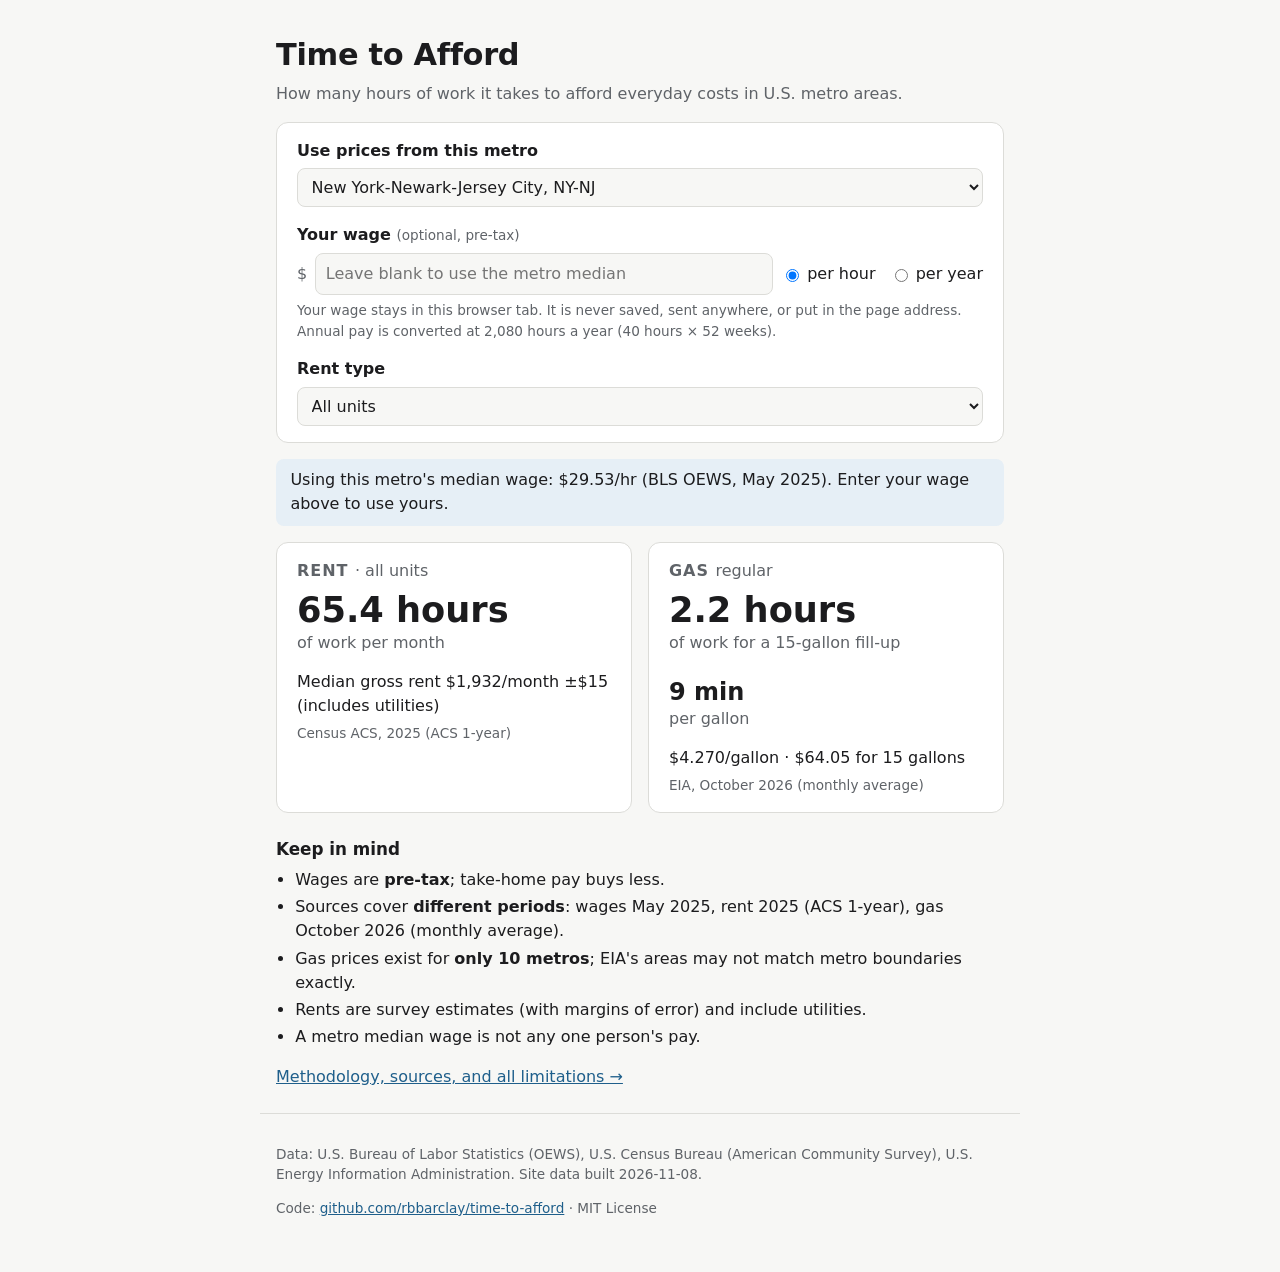
==== web/index.html @ c1f41d52 "Add your wages page Static front end (plain HTML/CSS/JS, no build step): metro picker, optional wage" ====
<!doctype html>
<html lang="en">
<head>
  <meta charset="utf-8">
  <meta name="viewport" content="width=device-width, initial-scale=1">
  <title>Time to Afford</title>
  <meta name="description" content="How many hours of work it takes to afford rent and gas in U.S. metro areas.">
  <link rel="stylesheet" href="styles.css">
  <script type="module" src="app.js"></script>
</head>
<body>
  <header class="site-header">
    <h1>Time to Afford</h1>
    <p class="tagline">How many hours of work it takes to afford everyday costs in U.S. metro areas.</p>
  </header>

  <main>
    <!-- Not a <form> and inputs have no name attribute: the wage can never be submitted or placed in a URL. -->
    <section class="controls" aria-label="Inputs">
      <div class="field">
        <label for="metro">Use prices from this metro</label>
        <select id="metro" disabled><option>Loading metros…</option></select>
      </div>

      <div class="field">
        <label for="wage">Your wage <span class="hint">(optional, pre-tax)</span></label>
        <div class="wage-row">
          <span class="prefix" aria-hidden="true">$</span>
          <input id="wage" type="text" inputmode="decimal" autocomplete="off" spellcheck="false"
                 placeholder="Leave blank to use the metro median" aria-describedby="wage-help wage-error">
          <fieldset class="unit" aria-label="Wage period">
            <label><input type="radio" id="unit-hour" checked> per hour</label>
            <label><input type="radio" id="unit-year"> per year</label>
          </fieldset>
        </div>
        <p id="wage-error" class="error" role="alert" hidden></p>
        <p id="wage-help" class="hint">Your wage stays in this browser tab. It is never saved, sent anywhere, or put in the page address.
          Annual pay is converted at 2,080 hours a year (40 hours × 52 weeks).</p>
      </div>

      <div class="field">
        <label for="rent-measure">Rent type</label>
        <select id="rent-measure" disabled></select>
      </div>
    </section>

    <p id="wage-used" class="wage-used" aria-live="polite"></p>

    <section class="cards" aria-live="polite" aria-label="Results">
      <article class="card" id="card-rent">
        <h2>Rent <span class="card-sub" id="rent-label"></span></h2>
        <p class="big" id="rent-hours">—</p>
        <p class="per" id="rent-per">of work per month</p>
        <p class="inputs" id="rent-inputs"></p>
        <p class="source" id="rent-source"></p>
      </article>

      <article class="card" id="card-gas">
        <h2>Gas <span class="card-sub">regular</span></h2>
        <div class="gas-pair">
          <div>
            <p class="big" id="gas-fill-hours">—</p>
            <p class="per" id="gas-fill-per">of work for a 15-gallon fill-up</p>
          </div>
          <div id="gas-gallon-block">
            <p class="big small" id="gas-gallon-hours">—</p>
            <p class="per">per gallon</p>
          </div>
        </div>
        <p class="inputs" id="gas-inputs"></p>
        <p class="source" id="gas-source"></p>
      </article>
    </section>

    <section class="limits" aria-labelledby="limits-h">
      <h2 id="limits-h">Keep in mind</h2>
      <ul>
        <li>Wages are <strong>pre-tax</strong>; take-home pay buys less.</li>
        <li>Sources cover <strong>different periods</strong>: <span id="periods">…</span>.</li>
        <li>Gas prices exist for <strong>only 10 metros</strong>; EIA's areas may not match metro boundaries exactly.</li>
        <li>Rents are survey estimates (with margins of error) and include utilities.</li>
        <li>A metro median wage is not any one person's pay.</li>
      </ul>
      <p><a href="methodology.html">Methodology, sources, and all limitations →</a></p>
    </section>
  </main>

  <footer class="site-footer">
    <p>Data: U.S. Bureau of Labor Statistics (OEWS), U.S. Census Bureau (American Community Survey),
      U.S. Energy Information Administration. <span id="built"></span></p>
    <p>Code: <a href="https://github.com/rbbarclay/time-to-afford">github.com/rbbarclay/time-to-afford</a> · MIT License</p>
  </footer>
</body>
</html>
---- web/styles.css ----
:root {
  --bg: #f7f7f5;
  --surface: #ffffff;
  --text: #1c1c1e;
  --muted: #5f6368;
  --border: #dcdcd8;
  --accent: #1f5f8b;
  --accent-soft: #e6eff6;
  --error: #b3261e;
  --missing: #8a8a8a;
  color-scheme: light;
}
@media (prefers-color-scheme: dark) {
  :root {
    --bg: #141517;
    --surface: #1e1f22;
    --text: #ececec;
    --muted: #a3a6ab;
    --border: #34363a;
    --accent: #7cb7e3;
    --accent-soft: #1f2d38;
    --error: #f2948c;
    --missing: #8c8f94;
    color-scheme: dark;
  }
}

* { box-sizing: border-box; }
body {
  margin: 0;
  background: var(--bg);
  color: var(--text);
  font: 16px/1.5 system-ui, -apple-system, "Segoe UI", Roboto, sans-serif;
}
main, .site-header, .site-footer { max-width: 760px; margin: 0 auto; padding: 0 1rem; }
a { color: var(--accent); }
[hidden] { display: none !important; }

.site-header { padding-block: 2rem 1rem; }
.site-header h1 { margin: 0; font-size: 1.9rem; letter-spacing: -0.01em; }
.tagline { margin: .25rem 0 0; color: var(--muted); }

.controls {
  background: var(--surface);
  border: 1px solid var(--border);
  border-radius: 12px;
  padding: 1rem 1.25rem;
  display: grid;
  gap: 1rem;
}
.field > label { display: block; font-weight: 600; margin-bottom: .35rem; }
.hint { color: var(--muted); font-size: .85rem; font-weight: 400; margin: .35rem 0 0; }
select, input[type="text"] {
  font: inherit;
  color: inherit;
  background: var(--bg);
  border: 1px solid var(--border);
  border-radius: 8px;
  padding: .5rem .6rem;
  width: 100%;
}
select:focus, input:focus { outline: 2px solid var(--accent); outline-offset: 1px; }
.wage-row { display: flex; align-items: center; gap: .5rem; flex-wrap: wrap; }
.wage-row .prefix { color: var(--muted); }
.wage-row input[type="text"] { flex: 1 1 14rem; width: auto; }
.unit { border: 0; margin: 0; padding: 0; display: flex; gap: .9rem; }
.unit label { display: flex; align-items: center; gap: .3rem; font-weight: 400; white-space: nowrap; }
.error { color: var(--error); font-size: .9rem; margin: .35rem 0 0; }

.wage-used {
  margin: 1rem 0;
  padding: .6rem .9rem;
  background: var(--accent-soft);
  border-radius: 8px;
}

.cards { display: grid; grid-template-columns: repeat(auto-fit, minmax(260px, 1fr)); gap: 1rem; }
.card {
  background: var(--surface);
  border: 1px solid var(--border);
  border-radius: 12px;
  padding: 1rem 1.25rem;
}
.card h2 { margin: 0 0 .5rem; font-size: 1rem; text-transform: uppercase; letter-spacing: .06em; color: var(--muted); }
.card-sub { text-transform: none; letter-spacing: 0; font-weight: 400; }
.big { margin: 0; font-size: 2.2rem; font-weight: 700; line-height: 1.1; font-variant-numeric: tabular-nums; }
.big.small { font-size: 1.5rem; }
.per { margin: .1rem 0 0; color: var(--muted); }
.gas-pair { display: flex; gap: 1.5rem; flex-wrap: wrap; align-items: flex-end; }
.inputs { margin: .9rem 0 0; font-variant-numeric: tabular-nums; }
.source { margin: .35rem 0 0; color: var(--muted); font-size: .85rem; }
.card.is-missing .big { color: var(--missing); font-size: 1.4rem; }

.limits { margin: 1.5rem 0; }
.limits h2 { font-size: 1.05rem; margin-bottom: .4rem; }
.limits ul { margin: 0; padding-left: 1.2rem; }
.limits li { margin: .2rem 0; }

.site-footer { color: var(--muted); font-size: .85rem; padding-block: 1rem 2.5rem; border-top: 1px solid var(--border); margin-top: 1rem; }
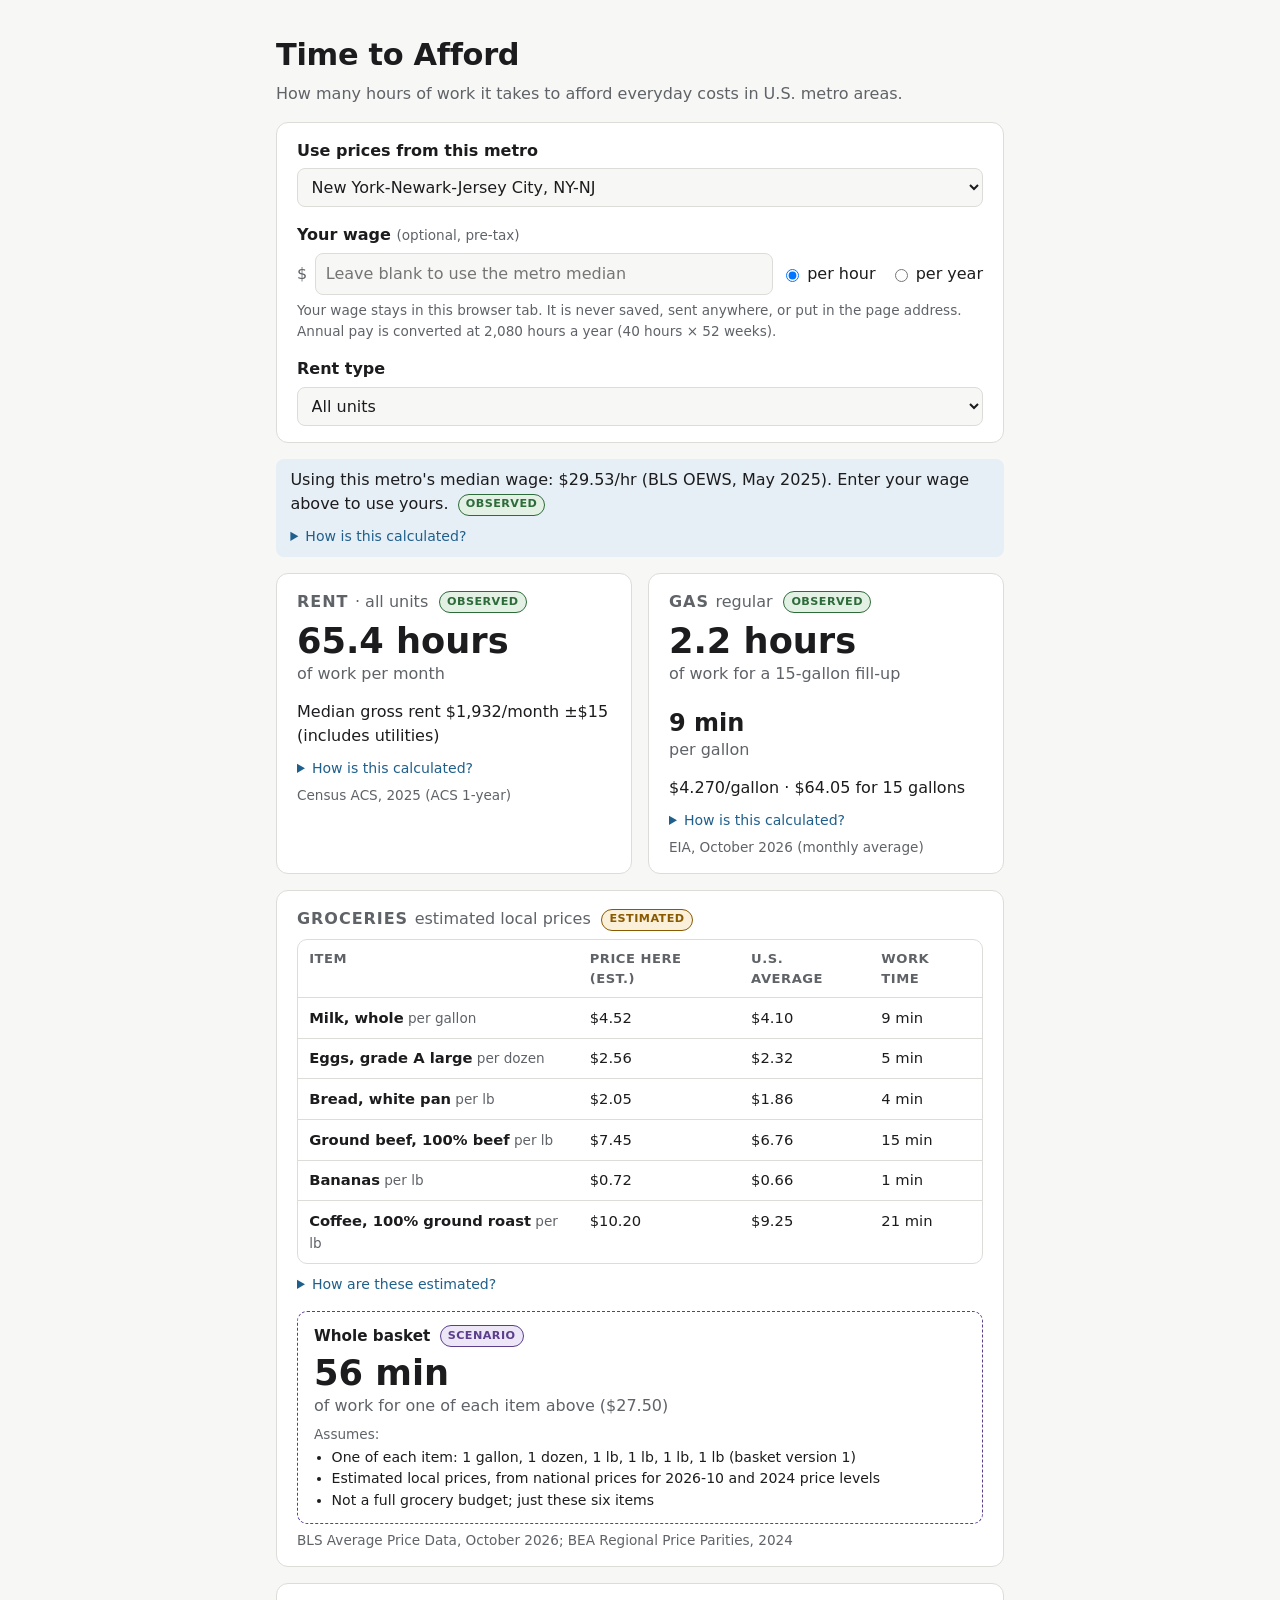
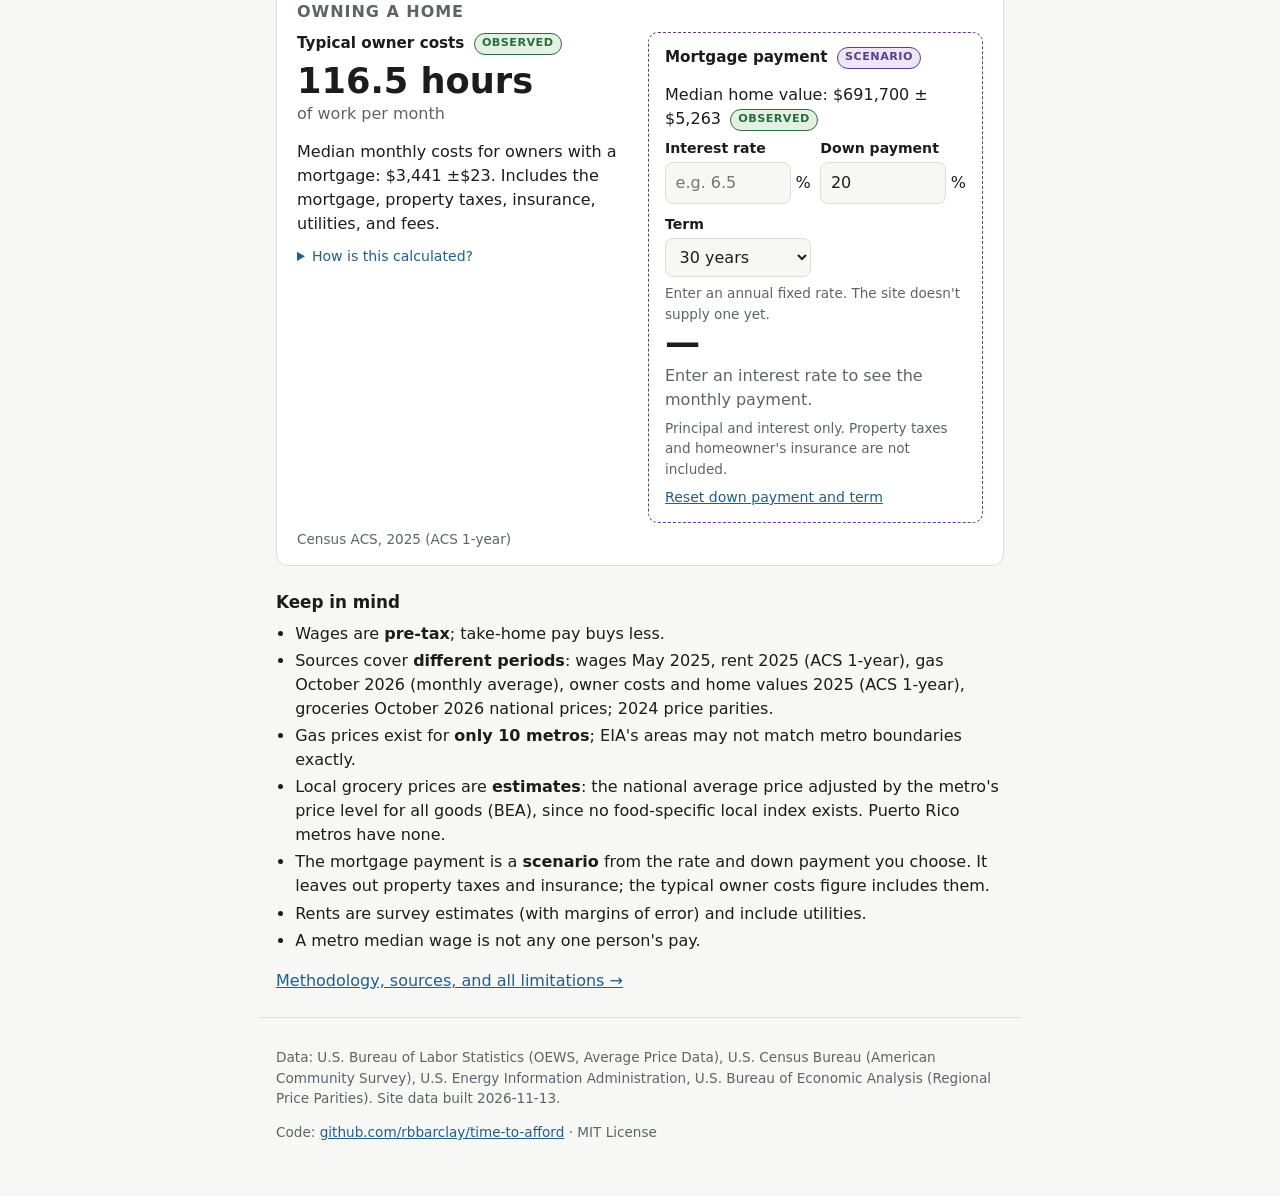
==== commit b0ff8691: "Show tier badges, method details, groceries and homeownership cards (step 6, part 2) Every value sho" ====
--- a/web/index.html
+++ b/web/index.html
@@ -4,7 +4,7 @@
   <meta charset="utf-8">
   <meta name="viewport" content="width=device-width, initial-scale=1">
   <title>Time to Afford</title>
-  <meta name="description" content="How many hours of work it takes to afford rent and gas in U.S. metro areas.">
+  <meta name="description" content="How many hours of work it takes to afford rent, gas, groceries, and a home in U.S. metro areas.">
   <link rel="stylesheet" href="styles.css">
   <script type="module" src="app.js"></script>
 </head>
@@ -44,19 +44,23 @@
       </div>
     </section>
 
-    <p id="wage-used" class="wage-used" aria-live="polite"></p>
+    <div class="wage-used">
+      <p id="wage-used" aria-live="polite"></p>
+      <details class="method" id="wage-method"><summary>How is this calculated?</summary><div></div></details>
+    </div>
 
     <section class="cards" aria-live="polite" aria-label="Results">
       <article class="card" id="card-rent">
-        <h2>Rent <span class="card-sub" id="rent-label"></span></h2>
+        <h2>Rent <span class="card-sub" id="rent-label"></span> <span class="tier" id="rent-tier"></span></h2>
         <p class="big" id="rent-hours">—</p>
         <p class="per" id="rent-per">of work per month</p>
         <p class="inputs" id="rent-inputs"></p>
+        <details class="method" id="rent-method"><summary>How is this calculated?</summary><div></div></details>
         <p class="source" id="rent-source"></p>
       </article>
 
       <article class="card" id="card-gas">
-        <h2>Gas <span class="card-sub">regular</span></h2>
+        <h2>Gas <span class="card-sub">regular</span> <span class="tier" id="gas-tier"></span></h2>
         <div class="gas-pair">
           <div>
             <p class="big" id="gas-fill-hours">—</p>
@@ -68,7 +72,75 @@
           </div>
         </div>
         <p class="inputs" id="gas-inputs"></p>
+        <details class="method" id="gas-method"><summary>How is this calculated?</summary><div></div></details>
         <p class="source" id="gas-source"></p>
+      </article>
+
+      <article class="card wide" id="card-groceries">
+        <h2>Groceries <span class="card-sub">estimated local prices</span> <span class="tier tier-estimated">Estimated</span></h2>
+        <p class="inputs" id="groc-note" hidden></p>
+        <div class="table-wrap compact" id="groc-table-wrap">
+          <table>
+            <thead><tr><th scope="col">Item</th><th scope="col">Price here (est.)</th>
+              <th scope="col">U.S. average</th><th scope="col">Work time</th></tr></thead>
+            <tbody id="groc-rows"></tbody>
+          </table>
+        </div>
+        <details class="method" id="groc-method"><summary>How are these estimated?</summary><div></div></details>
+
+        <div class="scenario" id="basket">
+          <h3>Whole basket <span class="tier tier-scenario">Scenario</span></h3>
+          <p class="big" id="basket-hours">—</p>
+          <p class="per" id="basket-per"></p>
+          <p class="hint">Assumes:</p>
+          <ul class="assumptions" id="basket-assumptions"></ul>
+        </div>
+        <p class="source" id="groc-source"></p>
+      </article>
+
+      <article class="card wide" id="card-home">
+        <h2>Owning a home</h2>
+        <div class="home-grid">
+          <div>
+            <h3>Typical owner costs <span class="tier tier-observed">Observed</span></h3>
+            <p class="big" id="own-hours">—</p>
+            <p class="per" id="own-per">of work per month</p>
+            <p class="inputs" id="own-inputs"></p>
+            <details class="method" id="own-method"><summary>How is this calculated?</summary><div></div></details>
+          </div>
+
+          <!-- Scenario inputs stay in page memory only: no form, no name attributes, nothing stored. -->
+          <div class="scenario" id="mortgage">
+            <h3>Mortgage payment <span class="tier tier-scenario">Scenario</span></h3>
+            <p class="inputs" id="mort-home"></p>
+            <div class="mort-fields">
+              <div class="field">
+                <label for="mort-rate">Interest rate</label>
+                <div class="suffix-row"><input id="mort-rate" type="text" inputmode="decimal" autocomplete="off"
+                  spellcheck="false" placeholder="e.g. 6.5" aria-describedby="mort-rate-help mort-error"><span aria-hidden="true">%</span></div>
+              </div>
+              <div class="field">
+                <label for="mort-down">Down payment</label>
+                <div class="suffix-row"><input id="mort-down" type="text" inputmode="decimal" autocomplete="off"
+                  spellcheck="false" aria-describedby="mort-error"><span aria-hidden="true">%</span></div>
+              </div>
+              <div class="field">
+                <label for="mort-term">Term</label>
+                <select id="mort-term">
+                  <option value="10">10 years</option><option value="15">15 years</option>
+                  <option value="20">20 years</option><option value="30">30 years</option>
+                </select>
+              </div>
+            </div>
+            <p id="mort-rate-help" class="hint">Enter an annual fixed rate. The site doesn't supply one yet.</p>
+            <p id="mort-error" class="error" role="alert" hidden></p>
+            <p class="big" id="mort-hours">—</p>
+            <p class="per" id="mort-per"></p>
+            <p class="hint" id="mort-excludes">Principal and interest only. Property taxes and homeowner's insurance are not included.</p>
+            <button type="button" id="mort-reset" class="link-button">Reset down payment and term</button>
+          </div>
+        </div>
+        <p class="source" id="own-source"></p>
       </article>
     </section>
 
@@ -78,6 +150,10 @@
         <li>Wages are <strong>pre-tax</strong>; take-home pay buys less.</li>
         <li>Sources cover <strong>different periods</strong>: <span id="periods">…</span>.</li>
         <li>Gas prices exist for <strong>only 10 metros</strong>; EIA's areas may not match metro boundaries exactly.</li>
+        <li>Local grocery prices are <strong>estimates</strong>: the national average price adjusted by the metro's price
+          level for all goods (BEA), since no food-specific local index exists. Puerto Rico metros have none.</li>
+        <li>The mortgage payment is a <strong>scenario</strong> from the rate and down payment you choose. It leaves out
+          property taxes and insurance; the typical owner costs figure includes them.</li>
         <li>Rents are survey estimates (with margins of error) and include utilities.</li>
         <li>A metro median wage is not any one person's pay.</li>
       </ul>
@@ -86,8 +162,9 @@
   </main>
 
   <footer class="site-footer">
-    <p>Data: U.S. Bureau of Labor Statistics (OEWS), U.S. Census Bureau (American Community Survey),
-      U.S. Energy Information Administration. <span id="built"></span></p>
+    <p>Data: U.S. Bureau of Labor Statistics (OEWS, Average Price Data), U.S. Census Bureau (American Community Survey),
+      U.S. Energy Information Administration, U.S. Bureau of Economic Analysis (Regional Price Parities).
+      <span id="built"></span></p>
     <p>Code: <a href="https://github.com/rbbarclay/time-to-afford">github.com/rbbarclay/time-to-afford</a> · MIT License</p>
   </footer>
 </body>
--- a/web/styles.css
+++ b/web/styles.css
@@ -96,4 +96,65 @@
 .limits ul { margin: 0; padding-left: 1.2rem; }
 .limits li { margin: .2rem 0; }
 
+/* Methodology page */
+.back { margin: 0 0 .75rem; }
+.toc { margin: 0 0 1rem; font-size: .95rem; color: var(--muted); }
+.prose section { margin: 0 0 1.75rem; }
+.prose h2 { font-size: 1.35rem; margin: 0 0 .5rem; padding-top: .5rem; }
+.prose h3 { font-size: 1.05rem; margin: 1rem 0 .3rem; }
+.prose ul { padding-left: 1.2rem; }
+.prose li { margin: .3rem 0; }
+.example {
+  background: var(--accent-soft);
+  border-radius: 8px;
+  padding: .7rem .9rem;
+  font-variant-numeric: tabular-nums;
+}
+.table-wrap { overflow-x: auto; border: 1px solid var(--border); border-radius: 10px; background: var(--surface); }
+table { border-collapse: collapse; width: 100%; min-width: 620px; font-size: .92rem; }
+th, td { text-align: left; vertical-align: top; padding: .55rem .7rem; border-bottom: 1px solid var(--border); }
+thead th { color: var(--muted); font-weight: 600; font-size: .82rem; text-transform: uppercase; letter-spacing: .04em; }
+tbody tr:last-child th, tbody tr:last-child td { border-bottom: 0; }
+
 .site-footer { color: var(--muted); font-size: .85rem; padding-block: 1rem 2.5rem; border-top: 1px solid var(--border); margin-top: 1rem; }
+
+/* Value tiers and method details (step 6) */
+:root { --observed: #2e6b3a; --observed-bg: #e3f1e5; --estimated: #8a5a00; --estimated-bg: #fbf0d9;
+  --scenario: #5b3f8c; --scenario-bg: #ece6f6; }
+@media (prefers-color-scheme: dark) {
+  :root { --observed: #9fd8a9; --observed-bg: #1f3324; --estimated: #f0c674; --estimated-bg: #3a2f17;
+    --scenario: #c7b3ee; --scenario-bg: #2c2440; }
+}
+.tier {
+  display: inline-block; vertical-align: middle; margin-left: .25rem;
+  font-size: .7rem; font-weight: 600; letter-spacing: .04em; text-transform: uppercase;
+  padding: .1rem .45rem; border-radius: 999px; border: 1px solid currentColor; cursor: help;
+}
+.tier-observed { color: var(--observed); background: var(--observed-bg); }
+.tier-estimated { color: var(--estimated); background: var(--estimated-bg); }
+.tier-scenario { color: var(--scenario); background: var(--scenario-bg); }
+.wage-used p { margin: 0; }
+.method { margin: .6rem 0 0; font-size: .88rem; }
+.method summary { cursor: pointer; color: var(--accent); }
+.method > div { margin-top: .4rem; padding: .5rem .7rem; border-left: 3px solid var(--border); }
+.method p { margin: 0 0 .3rem; }
+.method ul { margin: 0 0 .3rem; padding-left: 1.1rem; overflow-wrap: anywhere; }
+.method-entry + .method-entry { margin-top: .6rem; }
+
+.card.wide { grid-column: 1 / -1; }
+.card h3 { margin: 0 0 .4rem; font-size: .95rem; }
+.scenario {
+  margin-top: 1rem; padding: .8rem 1rem; border-radius: 10px;
+  border: 1px dashed var(--scenario); background: var(--surface);
+}
+.assumptions { margin: .2rem 0 0; padding-left: 1.1rem; font-size: .88rem; }
+.table-wrap.compact table { min-width: 0; }
+.table-wrap.compact td { font-variant-numeric: tabular-nums; white-space: nowrap; }
+.home-grid { display: grid; grid-template-columns: repeat(auto-fit, minmax(260px, 1fr)); gap: 1rem; align-items: start; }
+.home-grid .scenario { margin-top: 0; }
+.mort-fields { display: grid; grid-template-columns: repeat(auto-fit, minmax(7rem, 1fr)); gap: .6rem; margin: .4rem 0; }
+.mort-fields .field > label { font-size: .88rem; margin-bottom: .2rem; }
+.suffix-row { display: flex; align-items: center; gap: .3rem; }
+.suffix-row input { flex: 1; min-width: 0; }
+.link-button { background: none; border: 0; padding: 0; margin-top: .5rem; font: inherit; font-size: .88rem;
+  color: var(--accent); text-decoration: underline; cursor: pointer; }
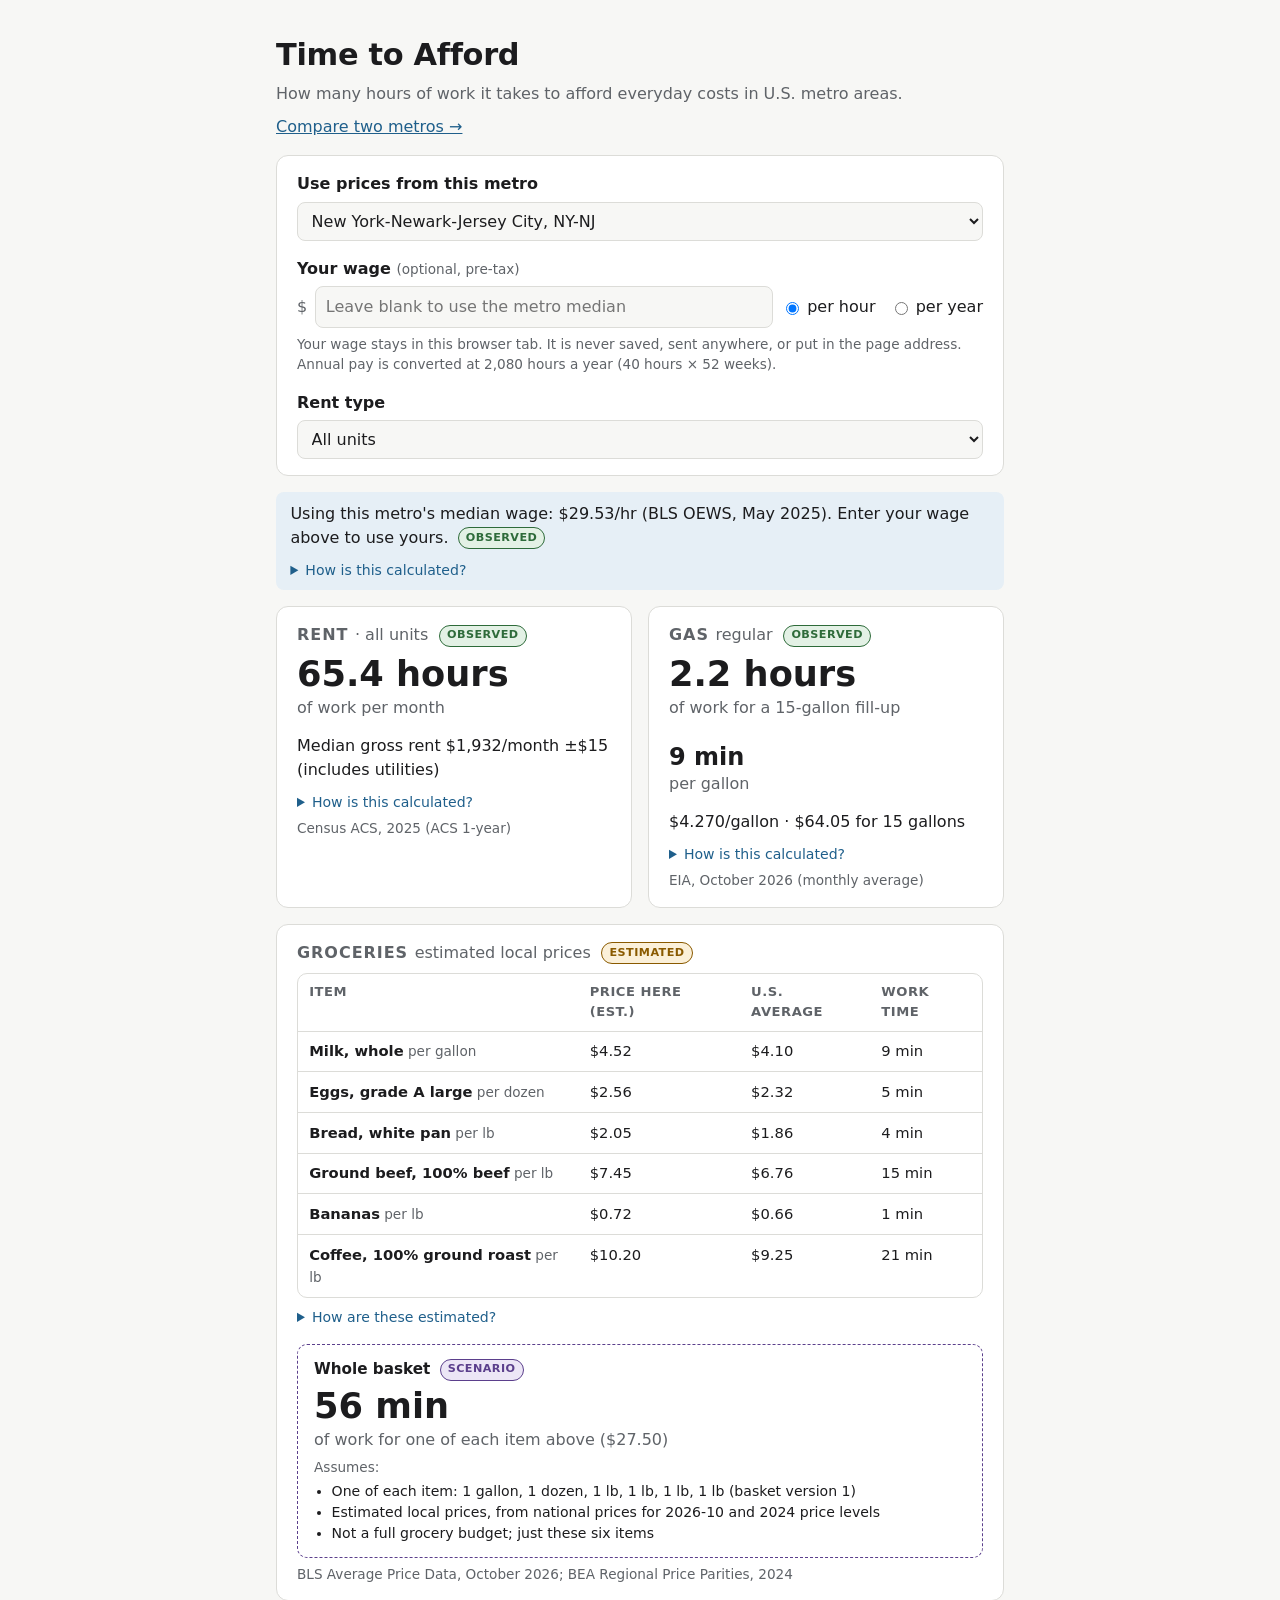
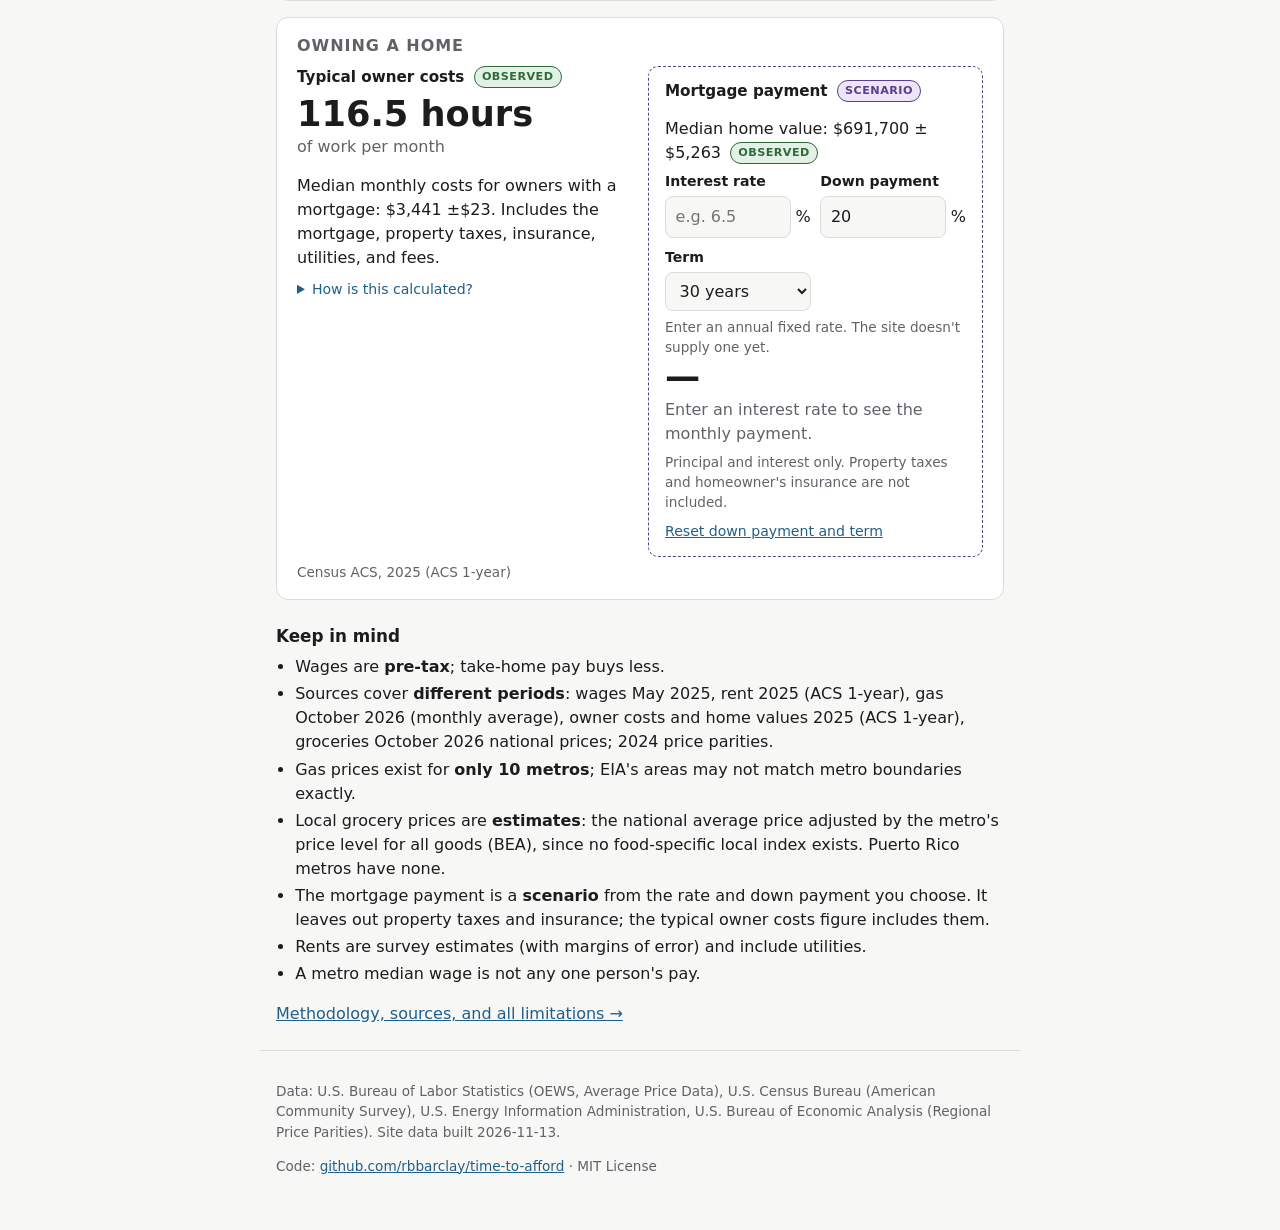
==== commit b3056f2d: "Add two-metro comparison page (comparison view, part 2) compare.html shows wage, rent, gas, grocery " ====
--- a/web/index.html
+++ b/web/index.html
@@ -12,6 +12,7 @@
   <header class="site-header">
     <h1>Time to Afford</h1>
     <p class="tagline">How many hours of work it takes to afford everyday costs in U.S. metro areas.</p>
+    <p class="nav-links"><a href="compare.html">Compare two metros →</a></p>
   </header>
 
   <main>
--- a/web/styles.css
+++ b/web/styles.css
@@ -158,3 +158,35 @@
 .suffix-row input { flex: 1; min-width: 0; }
 .link-button { background: none; border: 0; padding: 0; margin-top: .5rem; font: inherit; font-size: .88rem;
   color: var(--accent); text-decoration: underline; cursor: pointer; }
+
+/* Comparison page */
+.field-label { display: block; font-weight: 600; margin-bottom: .35rem; }
+.pair-row { display: grid; grid-template-columns: 1fr auto 1fr; gap: .75rem; align-items: end; }
+.pair-row .link-button { margin: 0 0 .6rem; white-space: nowrap; }
+.compare-wrap { background: var(--surface); border: 1px solid var(--border); border-radius: 12px; }
+table.compare { min-width: 0; table-layout: fixed; }
+table.compare thead th:first-child { width: 30%; }
+table.compare thead th { text-transform: none; letter-spacing: 0; font-size: .9rem; color: var(--text); }
+table.compare tbody th { font-weight: 600; }
+table.compare tbody th .method { font-weight: 400; }
+.cmp-hours { display: block; font-size: 1.25rem; font-weight: 700; font-variant-numeric: tabular-nums; }
+.cmp-cost { display: block; color: var(--muted); font-size: .85rem; font-variant-numeric: tabular-nums; }
+table.compare td.is-missing { color: var(--missing); font-size: .9rem; }
+.diff-more, .diff-less { font-weight: 600; }
+.item-rows th, .item-rows td { font-size: .9rem; }
+.item-rows th { padding-left: 1.4rem; font-weight: 400; }
+.item-rows .cmp-hours { font-size: 1rem; }
+.nav-links { margin: .6rem 0 0; }
+
+@media (max-width: 620px) {
+  .pair-row { grid-template-columns: 1fr; }
+  .pair-row .link-button { justify-self: start; margin: 0; }
+  table.compare, table.compare tbody, table.compare tr, table.compare th, table.compare td { display: block; width: 100%; }
+  table.compare thead { position: absolute; width: 1px; height: 1px; overflow: hidden; clip: rect(0 0 0 0); }
+  table.compare tr { border-bottom: 1px solid var(--border); padding: .4rem 0; }
+  table.compare tbody th, table.compare td { border: 0; padding: .3rem .8rem; }
+  table.compare td::before { content: attr(data-label); display: block; color: var(--muted); font-size: .75rem;
+    text-transform: uppercase; letter-spacing: .04em; }
+  .item-rows th { padding-left: .8rem; }
+}
+.item-rows tr.items-head th { padding-left: .7rem; font-weight: 600; background: var(--bg); border-top: 2px solid var(--border); }
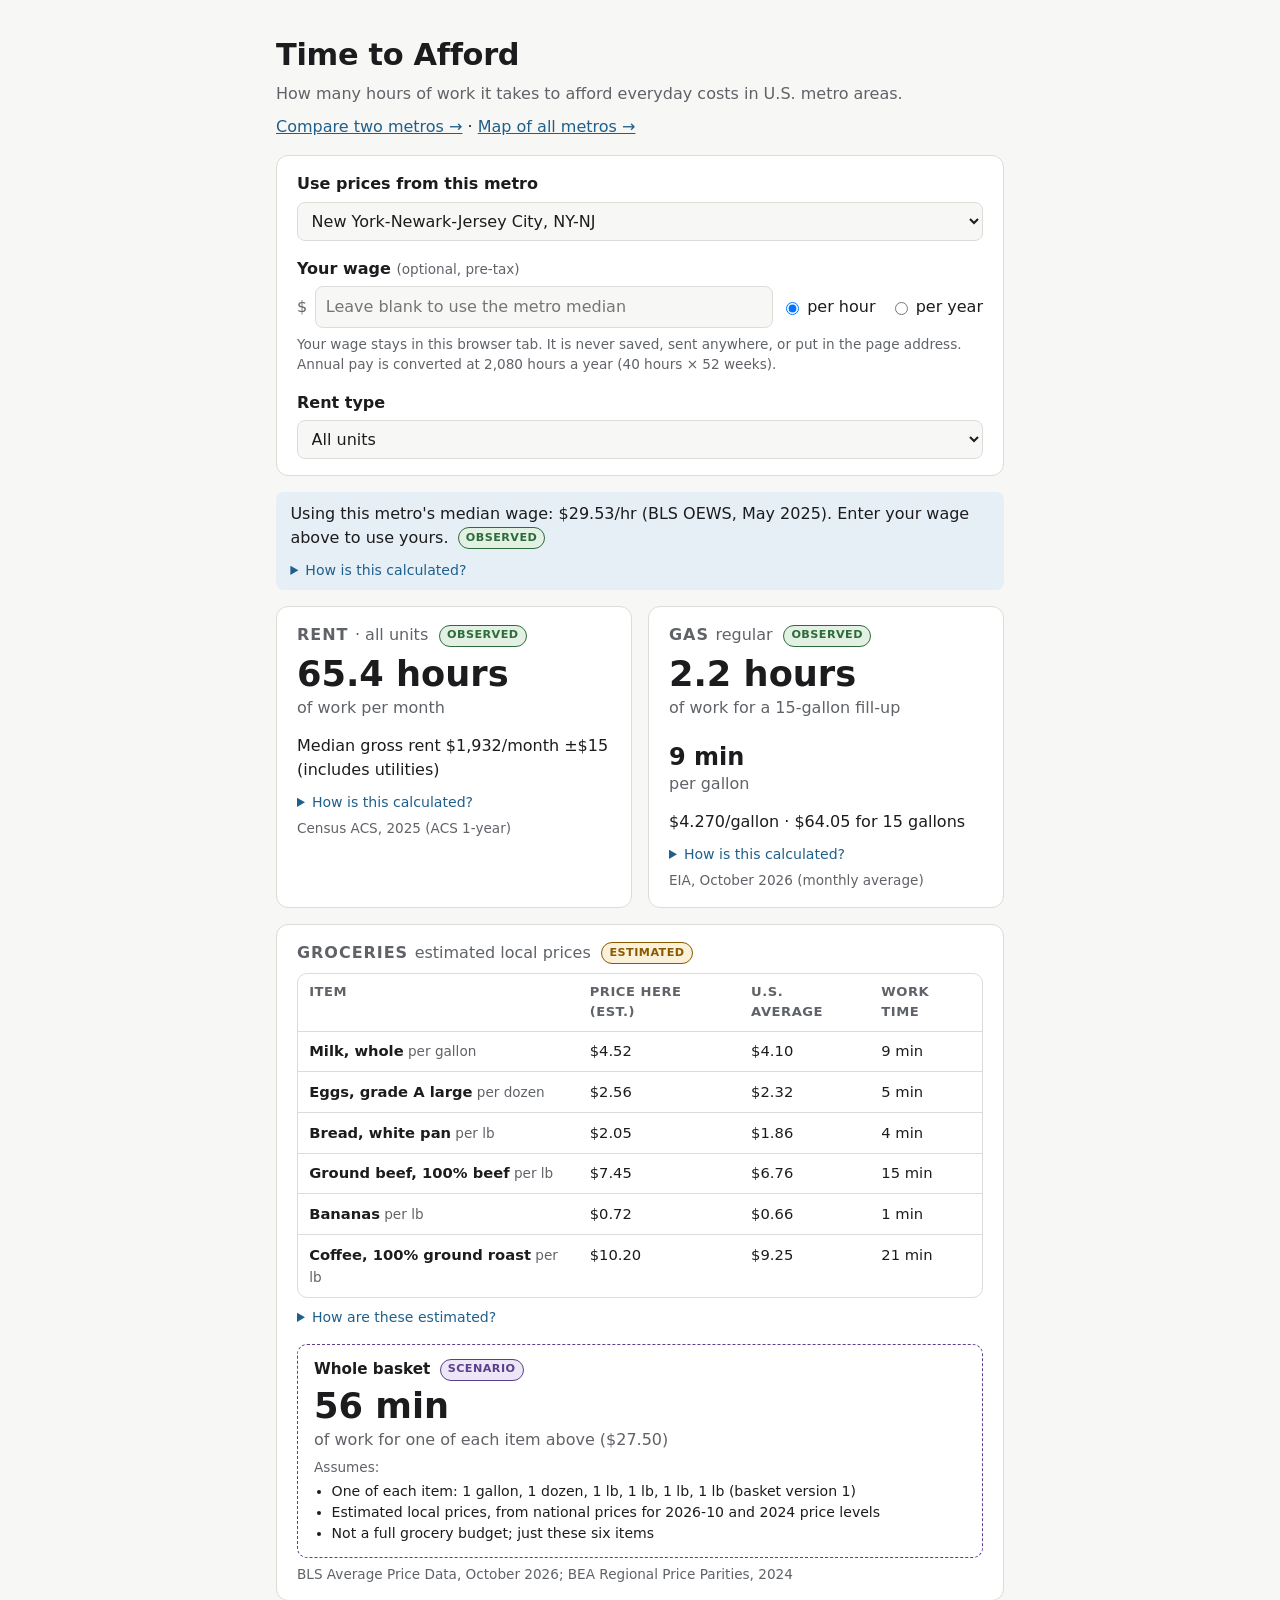
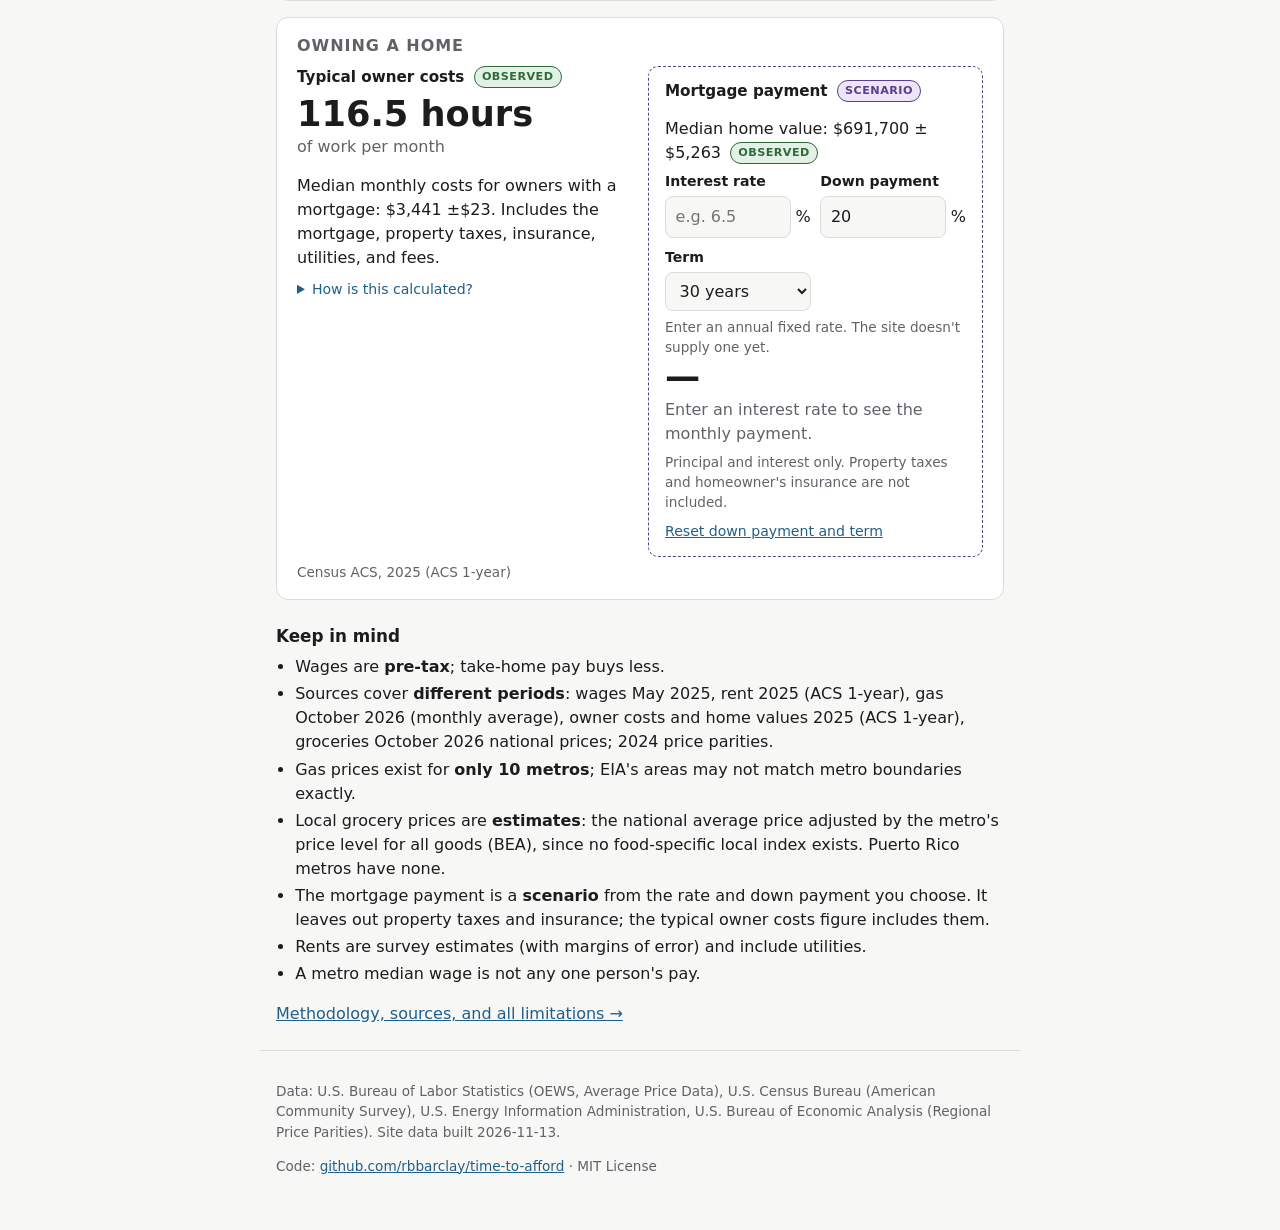
==== commit d9fab4f3: "Add map page: hours of work by metro in five equal-count groups (map, part 3) map.html draws the bui" ====
--- a/web/index.html
+++ b/web/index.html
@@ -12,7 +12,7 @@
   <header class="site-header">
     <h1>Time to Afford</h1>
     <p class="tagline">How many hours of work it takes to afford everyday costs in U.S. metro areas.</p>
-    <p class="nav-links"><a href="compare.html">Compare two metros →</a></p>
+    <p class="nav-links"><a href="compare.html">Compare two metros →</a> · <a href="map.html">Map of all metros →</a></p>
   </header>
 
   <main>
--- a/web/styles.css
+++ b/web/styles.css
@@ -190,3 +190,36 @@
   .item-rows th { padding-left: .8rem; }
 }
 .item-rows tr.items-head th { padding-left: .7rem; font-weight: 600; background: var(--bg); border-top: 2px solid var(--border); }
+
+/* Map page. Ordinal blue ramp, validated (dataviz validate_palette.js --ordinal):
+   light #86b6ef → #104281 on #ffffff; dark #184f95 → #9ec5f4 on #1e1f22. */
+:root { --g0: #86b6ef; --g1: #5598e7; --g2: #2a78d6; --g3: #1c5cab; --g4: #104281;
+  --map-land: #ecebe7; --map-line: #ffffff; }
+@media (prefers-color-scheme: dark) {
+  :root { --g0: #184f95; --g1: #256abf; --g2: #3987e5; --g3: #6da7ec; --g4: #9ec5f4;
+    --map-land: #2a2b2f; --map-line: #1e1f22; }
+}
+.page-wide main, .page-wide .site-header, .page-wide .site-footer { max-width: 980px; }
+.map-controls { grid-template-columns: repeat(auto-fit, minmax(220px, 1fr)); align-items: start; }
+.map-card { margin: 1rem 0; background: var(--surface); border: 1px solid var(--border); border-radius: 12px; padding: 1rem 1.25rem; }
+.map-title { margin: 0; font-size: 1.1rem; }
+.map-card > .hint { margin-top: .2rem; }
+.legend { display: flex; flex-wrap: wrap; gap: .4rem 1rem; margin: .7rem 0 .4rem; font-size: .85rem; font-variant-numeric: tabular-nums; }
+.legend-item { display: inline-flex; align-items: center; gap: .35rem; }
+.map-wrap { position: relative; }
+#map { display: block; width: 100%; height: auto; touch-action: manipulation; }
+.state { fill: var(--map-land); stroke: var(--map-line); stroke-width: .8; fill-rule: evenodd; }
+.inset-frame { fill: none; stroke: var(--border); stroke-width: 1; stroke-dasharray: 3 2; }
+.inset-label { fill: var(--muted); font-size: 9px; }
+.dot { stroke: var(--surface); stroke-width: 1; }
+.dot.g0 { fill: var(--g0); } .dot.g1 { fill: var(--g1); } .dot.g2 { fill: var(--g2); }
+.dot.g3 { fill: var(--g3); } .dot.g4 { fill: var(--g4); }
+.dot.dot-none { fill: var(--surface); stroke: var(--missing); stroke-width: 1.3; }
+.dot-selected { fill: none; stroke: var(--text); stroke-width: 2; pointer-events: none; }
+.map-tip { position: absolute; pointer-events: none; background: var(--surface); color: var(--text);
+  border: 1px solid var(--border); border-radius: 8px; padding: .35rem .55rem; font-size: .82rem;
+  box-shadow: 0 2px 8px rgb(0 0 0 / .15); max-width: 16rem; display: grid; gap: .1rem; z-index: 2; }
+.detail { margin: 1rem 0; }
+.detail h2 { text-transform: none; letter-spacing: 0; color: var(--text); font-size: 1.05rem; }
+.detail.is-missing .big { color: var(--missing); font-size: 1.4rem; }
+.visually-hidden { position: absolute; width: 1px; height: 1px; overflow: hidden; clip: rect(0 0 0 0); white-space: nowrap; }
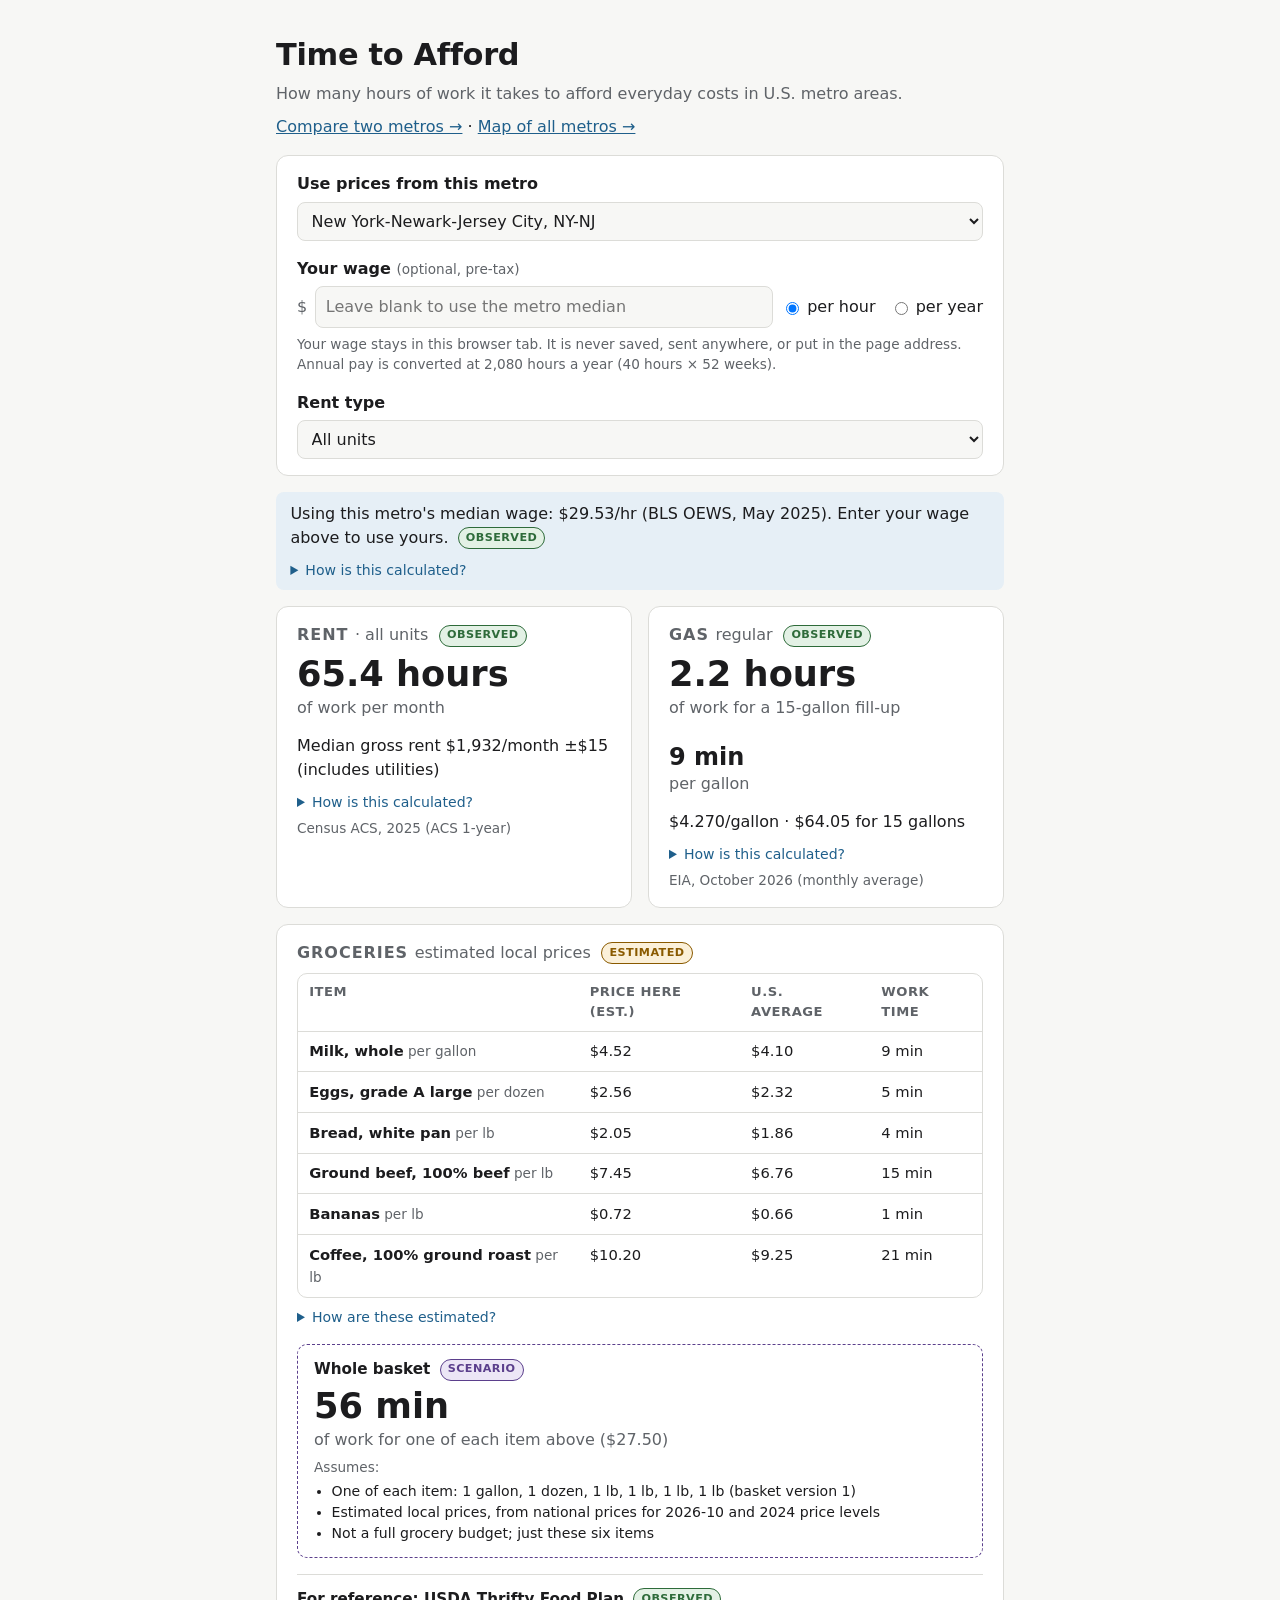
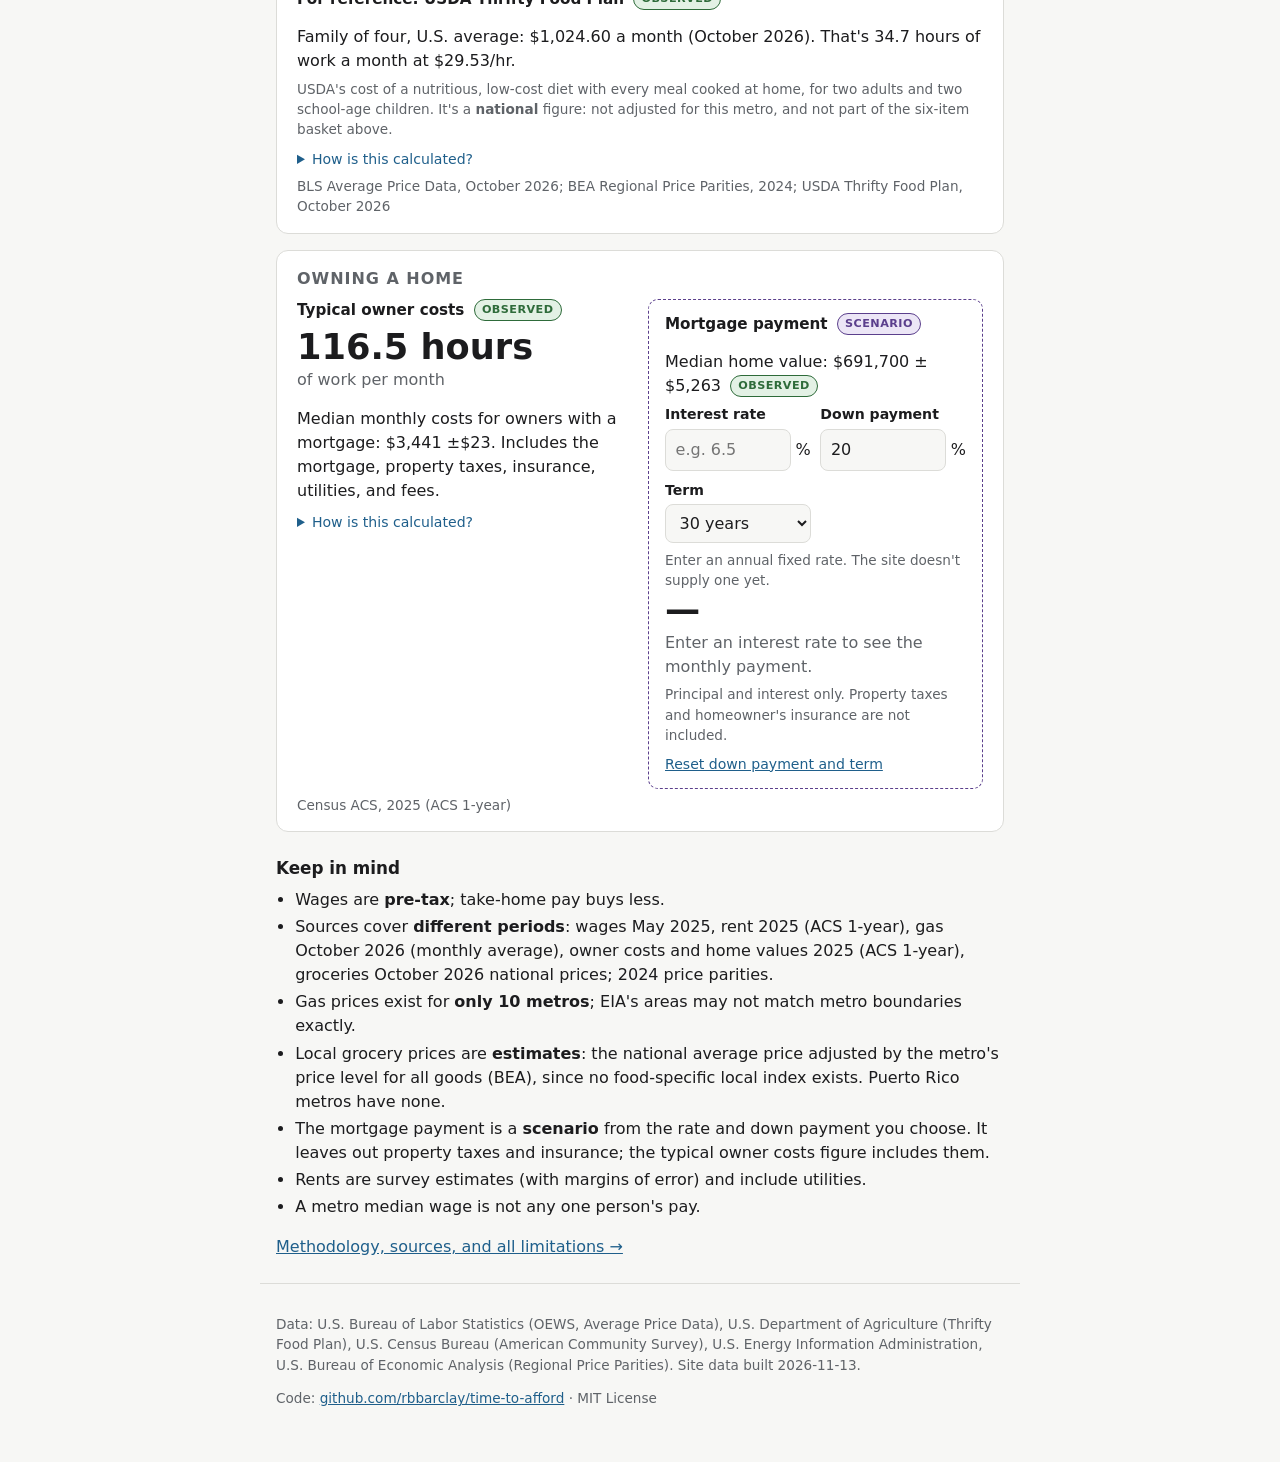
==== commit c2792c8a: "Add USDA Thrifty Food Plan national reference line (to-do 4b) usda_tfp.py reads the monthly cost-of-" ====
--- a/web/index.html
+++ b/web/index.html
@@ -96,6 +96,14 @@
           <p class="hint">Assumes:</p>
           <ul class="assumptions" id="basket-assumptions"></ul>
         </div>
+        <div class="reference-line" id="tfp" hidden>
+          <h3>For reference: USDA Thrifty Food Plan <span class="tier tier-observed">Observed</span></h3>
+          <p class="inputs" id="tfp-text"></p>
+          <p class="hint">USDA's cost of a nutritious, low-cost diet with every meal cooked at home, for two adults
+            and two school-age children. It's a <strong>national</strong> figure: not adjusted for this metro, and not
+            part of the six-item basket above.</p>
+          <details class="method" id="tfp-method"><summary>How is this calculated?</summary><div></div></details>
+        </div>
         <p class="source" id="groc-source"></p>
       </article>
 
@@ -163,7 +171,7 @@
   </main>
 
   <footer class="site-footer">
-    <p>Data: U.S. Bureau of Labor Statistics (OEWS, Average Price Data), U.S. Census Bureau (American Community Survey),
+    <p>Data: U.S. Bureau of Labor Statistics (OEWS, Average Price Data), U.S. Department of Agriculture (Thrifty Food Plan), U.S. Census Bureau (American Community Survey),
       U.S. Energy Information Administration, U.S. Bureau of Economic Analysis (Regional Price Parities).
       <span id="built"></span></p>
     <p>Code: <a href="https://github.com/rbbarclay/time-to-afford">github.com/rbbarclay/time-to-afford</a> · MIT License</p>
--- a/web/styles.css
+++ b/web/styles.css
@@ -222,4 +222,5 @@
 .detail { margin: 1rem 0; }
 .detail h2 { text-transform: none; letter-spacing: 0; color: var(--text); font-size: 1.05rem; }
 .detail.is-missing .big { color: var(--missing); font-size: 1.4rem; }
+.reference-line { margin-top: 1rem; padding-top: .8rem; border-top: 1px solid var(--border); }
 .visually-hidden { position: absolute; width: 1px; height: 1px; overflow: hidden; clip: rect(0 0 0 0); white-space: nowrap; }
